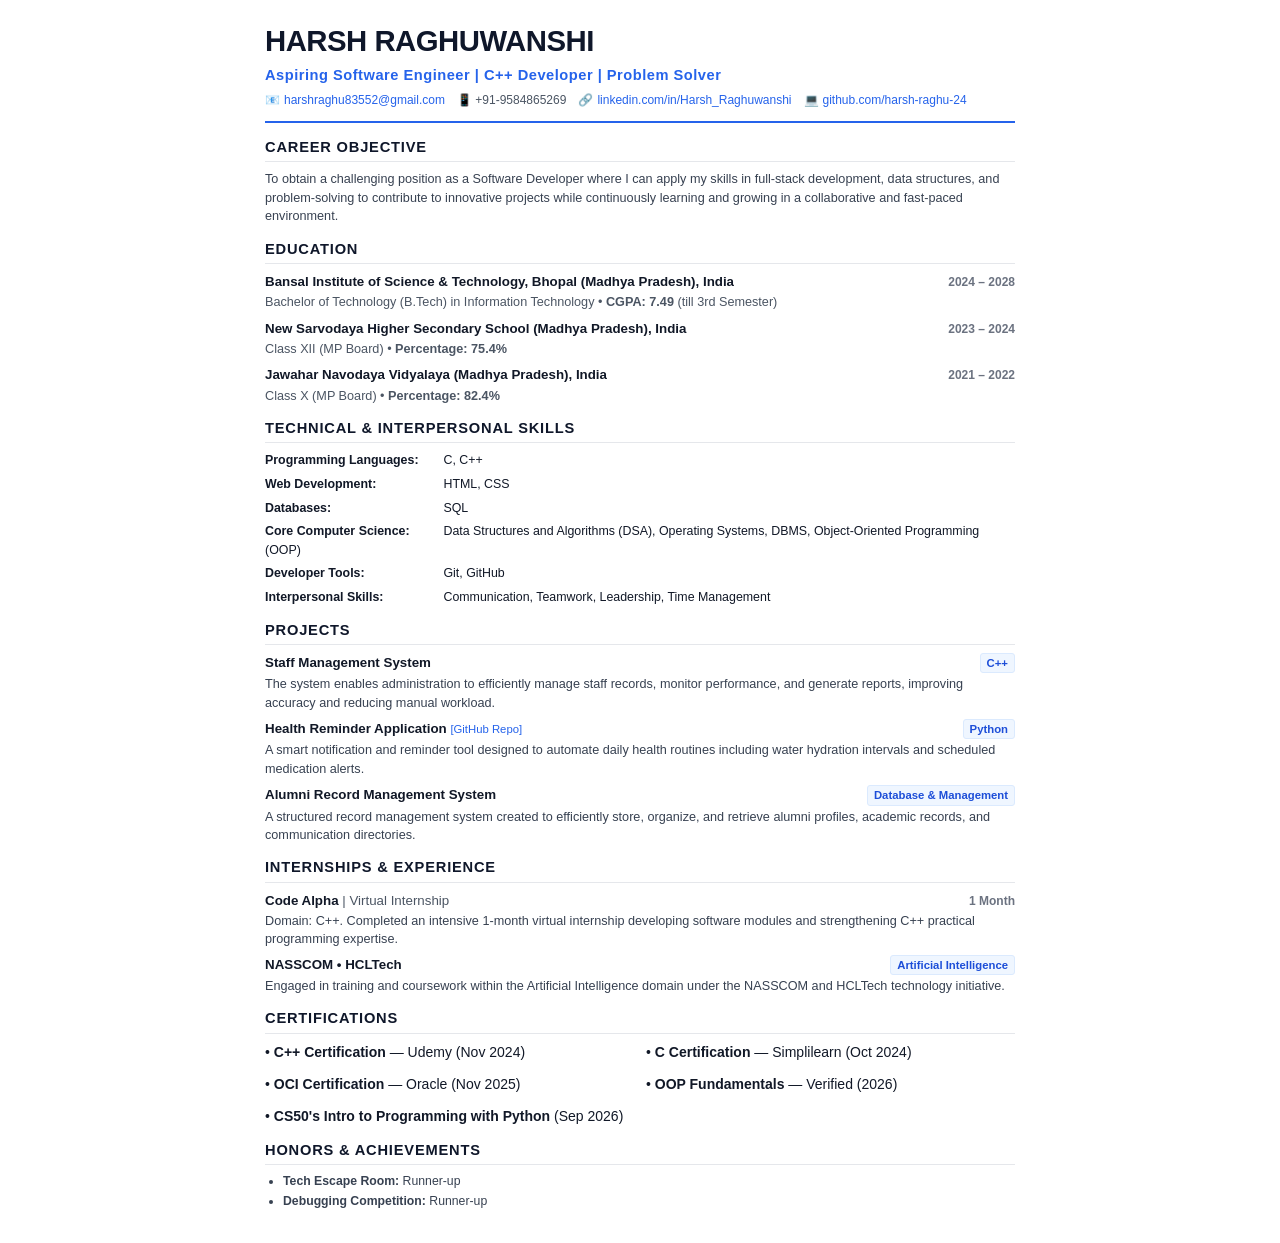
==== assets/resume/Harsh_Raghuwanshi_Resume.html @ 622389b8 "Initial commit" ====
<!DOCTYPE html>
<html lang="en">
<head>
  <meta charset="UTF-8">
  <meta name="viewport" content="width=device-width, initial-scale=1.0">
  <title>Harsh Raghuwanshi - Resume</title>
  <style>
    @page {
      size: A4;
      margin: 15mm 18mm;
    }
    * {
      box-sizing: border-box;
      margin: 0;
      padding: 0;
    }
    body {
      font-family: -apple-system, BlinkMacSystemFont, "Segoe UI", Roboto, "Helvetica Neue", Arial, sans-serif;
      color: #111827;
      background: #ffffff;
      line-height: 1.45;
      font-size: 10.5pt;
      -webkit-font-smoothing: antialiased;
    }
    .resume-container {
      max-width: 800px;
      margin: 0 auto;
      padding: 20px 25px;
    }
    header {
      border-bottom: 2px solid #2563eb;
      padding-bottom: 12px;
      margin-bottom: 14px;
    }
    h1 {
      font-size: 22pt;
      font-weight: 800;
      color: #0f172a;
      letter-spacing: -0.5px;
      text-transform: uppercase;
    }
    .headline {
      font-size: 11pt;
      font-weight: 600;
      color: #2563eb;
      margin-top: 2px;
      margin-bottom: 6px;
      letter-spacing: 0.5px;
    }
    .contact-bar {
      display: flex;
      flex-wrap: wrap;
      gap: 12px;
      font-size: 9pt;
      color: #4b5563;
    }
    .contact-bar span {
      display: inline-flex;
      align-items: center;
      gap: 4px;
    }
    .contact-bar a {
      color: #2563eb;
      text-decoration: none;
    }
    section {
      margin-bottom: 13px;
    }
    h2 {
      font-size: 11pt;
      font-weight: 700;
      text-transform: uppercase;
      letter-spacing: 0.8px;
      color: #0f172a;
      border-bottom: 1px solid #e5e7eb;
      padding-bottom: 3px;
      margin-bottom: 8px;
    }
    p {
      color: #374151;
      font-size: 9.5pt;
      line-height: 1.45;
    }
    .item-header {
      display: flex;
      justify-content: space-between;
      align-items: baseline;
      margin-bottom: 2px;
    }
    .item-title {
      font-weight: 700;
      font-size: 10pt;
      color: #111827;
    }
    .item-subtitle {
      font-weight: 500;
      font-size: 9.5pt;
      color: #4b5563;
    }
    .item-date {
      font-size: 9pt;
      font-weight: 600;
      color: #6b7280;
      white-space: nowrap;
    }
    .badge {
      display: inline-block;
      background: #eff6ff;
      color: #1d4ed8;
      font-size: 8.5pt;
      padding: 1px 6px;
      border-radius: 3px;
      font-weight: 600;
      border: 1px solid #dbeafe;
    }
    ul {
      margin-left: 18px;
      margin-top: 3px;
      margin-bottom: 6px;
    }
    li {
      font-size: 9.2pt;
      color: #374151;
      margin-bottom: 2px;
    }
    .skill-group {
      margin-bottom: 5px;
      font-size: 9.3pt;
      line-height: 1.5;
    }
    .skill-label {
      font-weight: 700;
      color: #111827;
      display: inline-block;
      min-width: 175px;
    }
    .grid-2 {
      display: grid;
      grid-template-columns: 1fr 1fr;
      gap: 12px;
    }
    @media print {
      body {
        background: transparent;
      }
      .resume-container {
        padding: 0;
        max-width: 100%;
      }
    }
  </style>
</head>
<body>
  <div class="resume-container">
    <header>
      <h1>Harsh Raghuwanshi</h1>
      <div class="headline">Aspiring Software Engineer | C++ Developer | Problem Solver</div>
      <div class="contact-bar">
        <span>📧 <a href="mailto:harshraghu83552@gmail.com">harshraghu83552@gmail.com</a></span>
        <span>📱 +91-9584865269</span>
        <span>🔗 <a href="https://linkedin.com/in/Harsh_Raghuwanshi" target="_blank">linkedin.com/in/Harsh_Raghuwanshi</a></span>
        <span>💻 <a href="https://github.com/harsh-raghu-24" target="_blank">github.com/harsh-raghu-24</a></span>
      </div>
    </header>

    <section>
      <h2>Career Objective</h2>
      <p>To obtain a challenging position as a Software Developer where I can apply my skills in full-stack development, data structures, and problem-solving to contribute to innovative projects while continuously learning and growing in a collaborative and fast-paced environment.</p>
    </section>

    <section>
      <h2>Education</h2>
      
      <div style="margin-bottom: 7px;">
        <div class="item-header">
          <div class="item-title">Bansal Institute of Science & Technology, Bhopal (Madhya Pradesh), India</div>
          <div class="item-date">2024 – 2028</div>
        </div>
        <div class="item-subtitle">Bachelor of Technology (B.Tech) in Information Technology &bull; <strong>CGPA: 7.49</strong> (till 3rd Semester)</div>
      </div>

      <div style="margin-bottom: 7px;">
        <div class="item-header">
          <div class="item-title">New Sarvodaya Higher Secondary School (Madhya Pradesh), India</div>
          <div class="item-date">2023 – 2024</div>
        </div>
        <div class="item-subtitle">Class XII (MP Board) &bull; <strong>Percentage: 75.4%</strong></div>
      </div>

      <div>
        <div class="item-header">
          <div class="item-title">Jawahar Navodaya Vidyalaya (Madhya Pradesh), India</div>
          <div class="item-date">2021 – 2022</div>
        </div>
        <div class="item-subtitle">Class X (MP Board) &bull; <strong>Percentage: 82.4%</strong></div>
      </div>
    </section>

    <section>
      <h2>Technical & Interpersonal Skills</h2>
      <div class="skill-group"><span class="skill-label">Programming Languages:</span> C, C++</div>
      <div class="skill-group"><span class="skill-label">Web Development:</span> HTML, CSS</div>
      <div class="skill-group"><span class="skill-label">Databases:</span> SQL</div>
      <div class="skill-group"><span class="skill-label">Core Computer Science:</span> Data Structures and Algorithms (DSA), Operating Systems, DBMS, Object-Oriented Programming (OOP)</div>
      <div class="skill-group"><span class="skill-label">Developer Tools:</span> Git, GitHub</div>
      <div class="skill-group"><span class="skill-label">Interpersonal Skills:</span> Communication, Teamwork, Leadership, Time Management</div>
    </section>

    <section>
      <h2>Projects</h2>
      
      <div style="margin-bottom: 7px;">
        <div class="item-header">
          <span class="item-title">Staff Management System</span>
          <span class="badge">C++</span>
        </div>
        <p>The system enables administration to efficiently manage staff records, monitor performance, and generate reports, improving accuracy and reducing manual workload.</p>
      </div>

      <div style="margin-bottom: 7px;">
        <div class="item-header">
          <span class="item-title">Health Reminder Application <a href="https://github.com/harsh-24-design/health-reminder" target="_blank" style="font-size: 8.5pt; color: #2563eb; text-decoration: none; font-weight: 500;">[GitHub Repo]</a></span>
          <span class="badge">Python</span>
        </div>
        <p>A smart notification and reminder tool designed to automate daily health routines including water hydration intervals and scheduled medication alerts.</p>
      </div>

      <div>
        <div class="item-header">
          <span class="item-title">Alumni Record Management System</span>
          <span class="badge">Database & Management</span>
        </div>
        <p>A structured record management system created to efficiently store, organize, and retrieve alumni profiles, academic records, and communication directories.</p>
      </div>
    </section>

    <section>
      <h2>Internships & Experience</h2>
      
      <div style="margin-bottom: 6px;">
        <div class="item-header">
          <div class="item-title">Code Alpha <span style="font-weight:normal; color:#4b5563;">| Virtual Internship</span></div>
          <div class="item-date">1 Month</div>
        </div>
        <p>Domain: C++. Completed an intensive 1-month virtual internship developing software modules and strengthening C++ practical programming expertise.</p>
      </div>

      <div>
        <div class="item-header">
          <div class="item-title">NASSCOM &bull; HCLTech</div>
          <div class="badge">Artificial Intelligence</div>
        </div>
        <p>Engaged in training and coursework within the Artificial Intelligence domain under the NASSCOM and HCLTech technology initiative.</p>
      </div>
    </section>

    <section>
      <h2>Certifications</h2>
      <div class="grid-2">
        <div>&bull; <strong>C++ Certification</strong> — Udemy (Nov 2024)</div>
        <div>&bull; <strong>C Certification</strong> — Simplilearn (Oct 2024)</div>
        <div>&bull; <strong>OCI Certification</strong> — Oracle (Nov 2025)</div>
        <div>&bull; <strong>OOP Fundamentals</strong> — Verified (2026)</div>
        <div>&bull; <strong>CS50's Intro to Programming with Python</strong> (Sep 2026)</div>
      </div>
    </section>

    <section>
      <h2>Honors & Achievements</h2>
      <ul>
        <li><strong>Tech Escape Room:</strong> Runner-up</li>
        <li><strong>Debugging Competition:</strong> Runner-up</li>
      </ul>
    </section>
  </div>
</body>
</html>
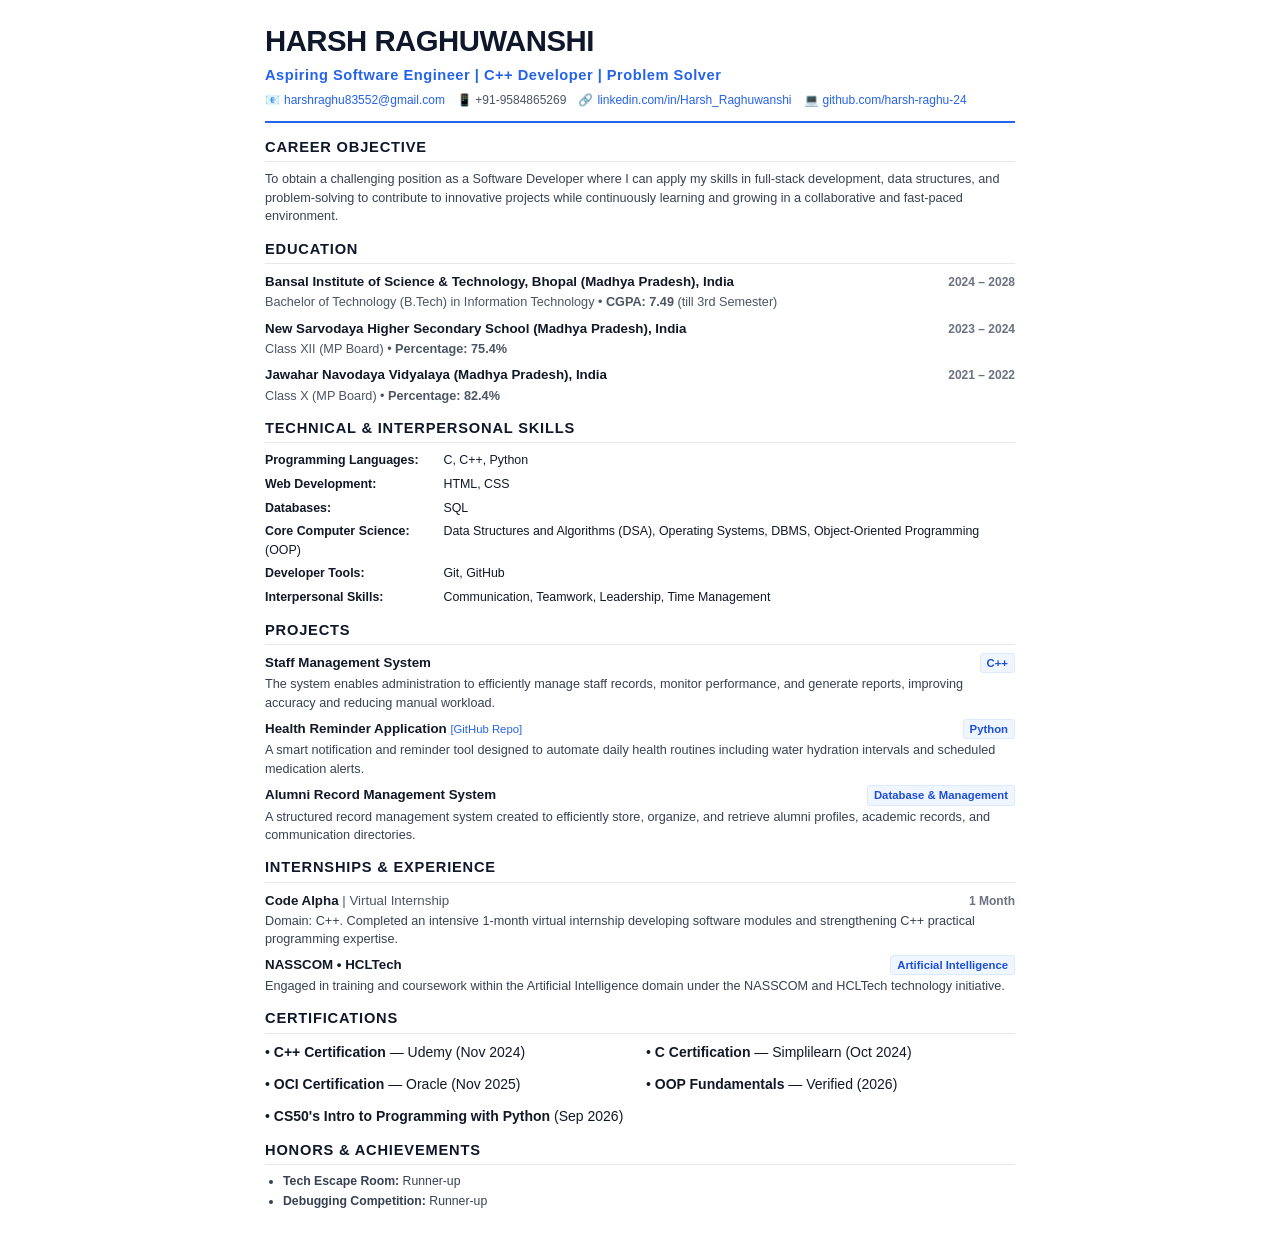
==== commit 1d2755aa: "Initial commit" ====
--- a/assets/resume/Harsh_Raghuwanshi_Resume.html
+++ b/assets/resume/Harsh_Raghuwanshi_Resume.html
@@ -198,7 +198,7 @@
 
     <section>
       <h2>Technical & Interpersonal Skills</h2>
-      <div class="skill-group"><span class="skill-label">Programming Languages:</span> C, C++</div>
+      <div class="skill-group"><span class="skill-label">Programming Languages:</span> C, C++, Python</div>
       <div class="skill-group"><span class="skill-label">Web Development:</span> HTML, CSS</div>
       <div class="skill-group"><span class="skill-label">Databases:</span> SQL</div>
       <div class="skill-group"><span class="skill-label">Core Computer Science:</span> Data Structures and Algorithms (DSA), Operating Systems, DBMS, Object-Oriented Programming (OOP)</div>
